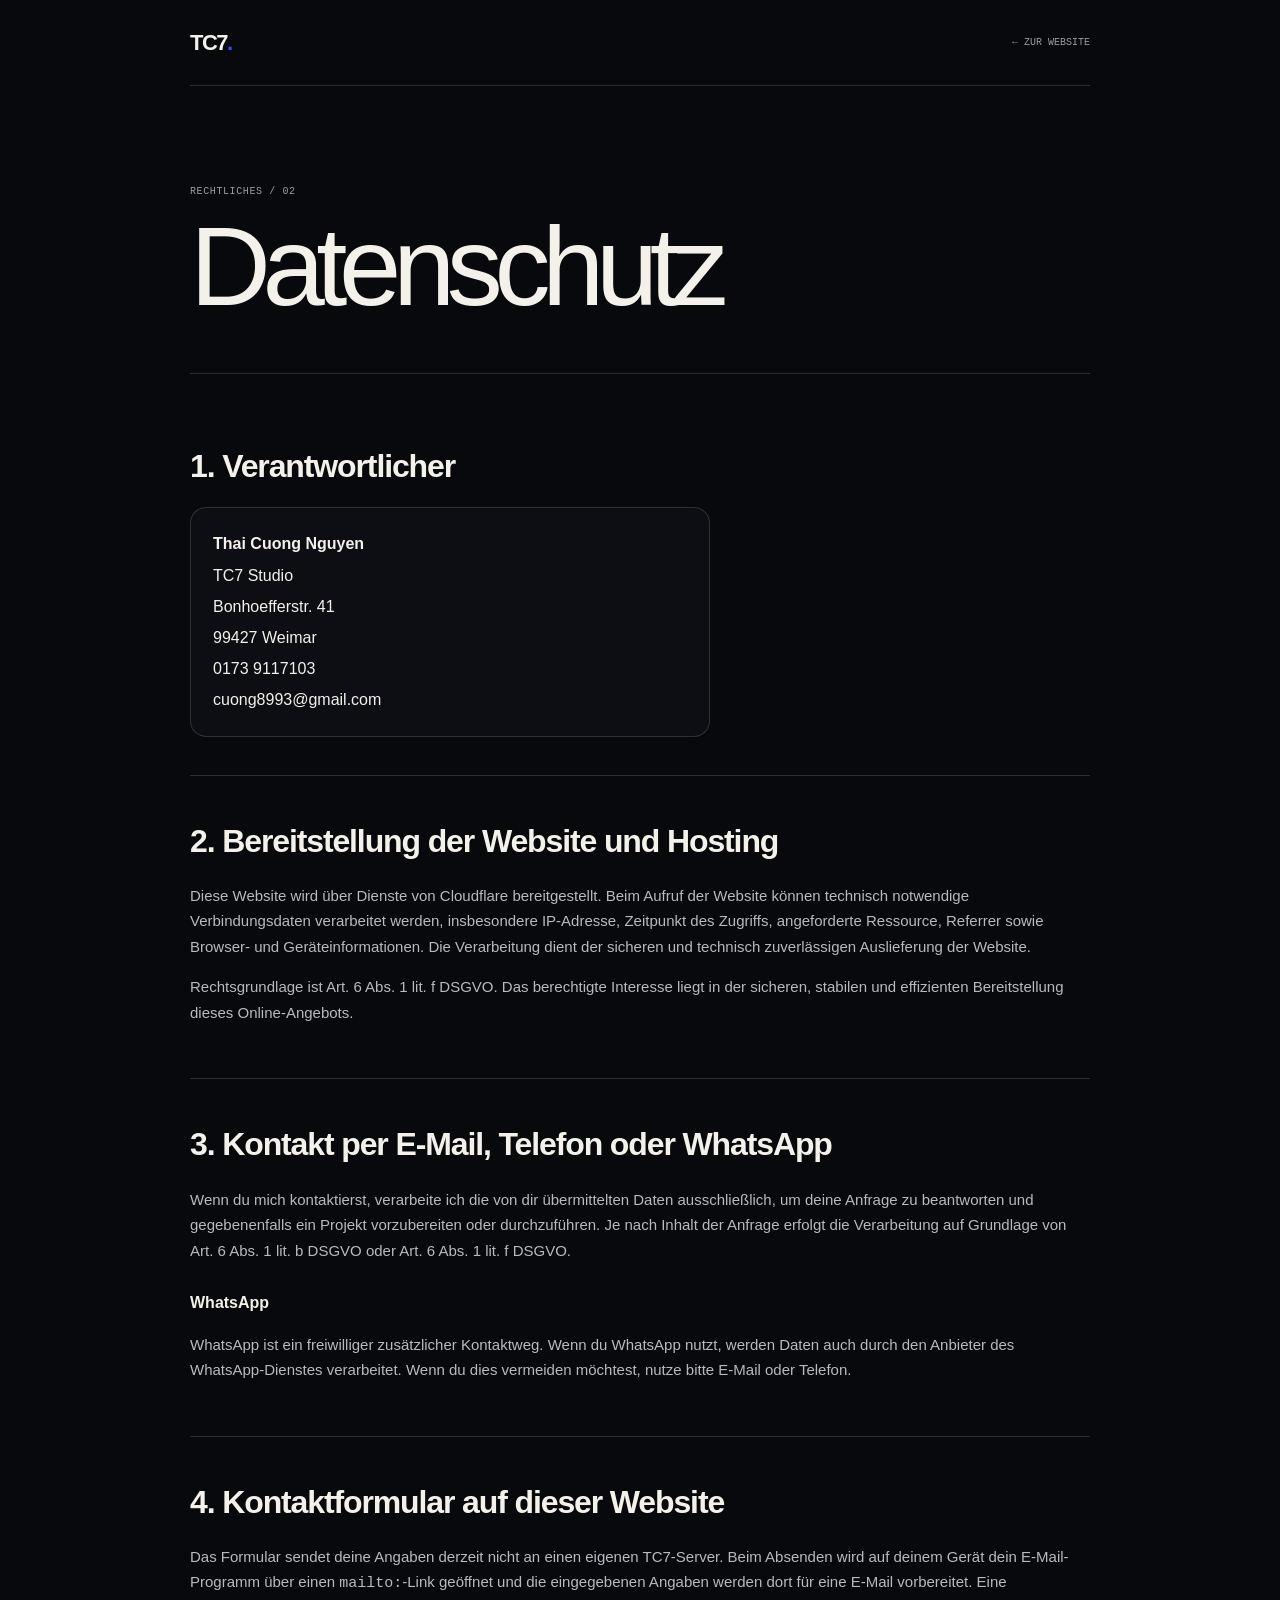
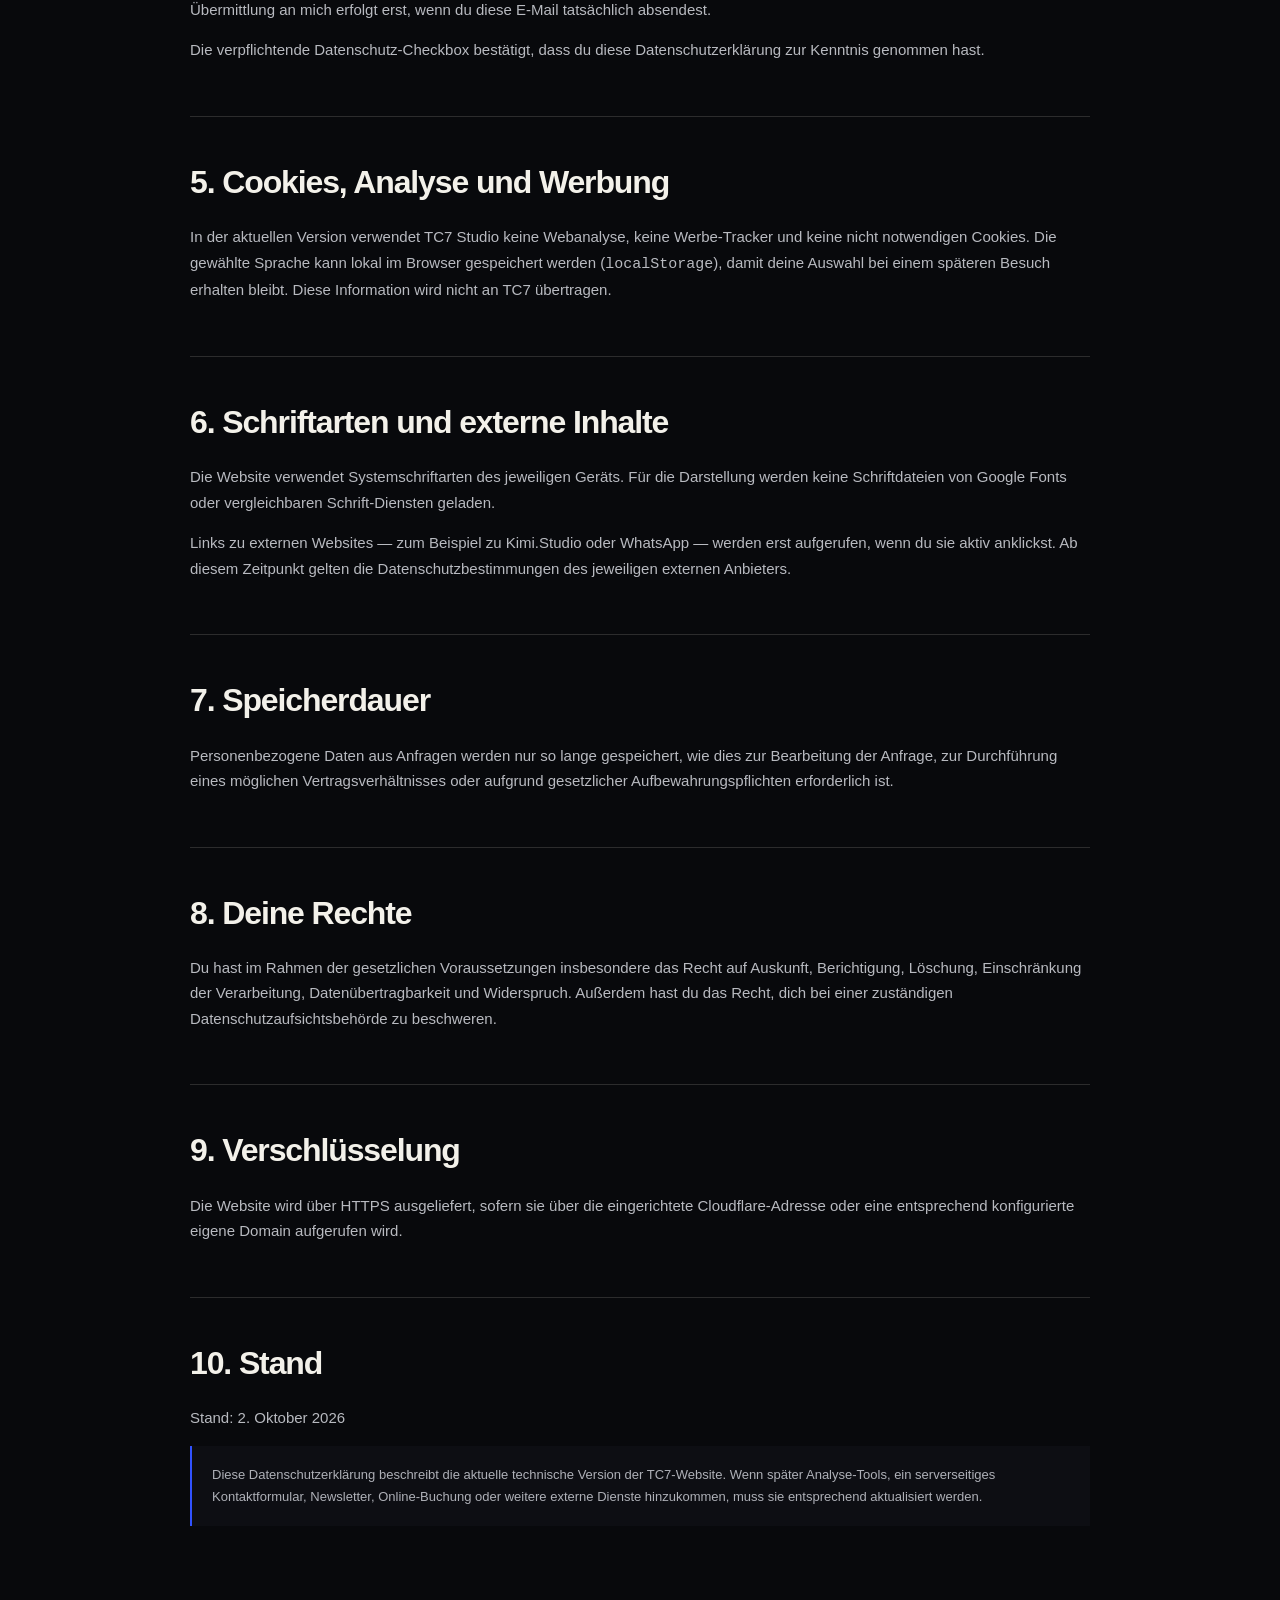
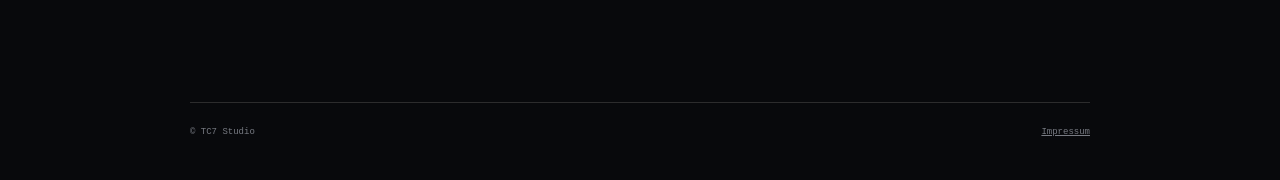
==== datenschutz.html @ b2f218e9 "feat: add privacy policy for current TC7 setup" ====
<!doctype html>
<html lang="de"><head><meta charset="utf-8"><meta name="viewport" content="width=device-width,initial-scale=1"><meta name="theme-color" content="#08090c"><title>Datenschutz — TC7 Studio</title><meta name="robots" content="index,follow"><link rel="stylesheet" href="/legal.css"></head>
<body><div class="wrap"><header class="topbar"><a class="brand" href="/">TC7<i>.</i></a><a class="back" href="/">← ZUR WEBSITE</a></header><main><div class="hero"><p class="eyebrow">RECHTLICHES / 02</p><h1>Datenschutz</h1></div><div class="content">
<section><h2>1. Verantwortlicher</h2><div class="contact-card"><strong>Thai Cuong Nguyen</strong><span>TC7 Studio</span><span>Bonhoefferstr. 41</span><span>99427 Weimar</span><a href="tel:+491739117103">0173 9117103</a><a href="mailto:cuong8993@gmail.com">cuong8993@gmail.com</a></div></section>
<section><h2>2. Bereitstellung der Website und Hosting</h2><p>Diese Website wird über Dienste von Cloudflare bereitgestellt. Beim Aufruf der Website können technisch notwendige Verbindungsdaten verarbeitet werden, insbesondere IP-Adresse, Zeitpunkt des Zugriffs, angeforderte Ressource, Referrer sowie Browser- und Geräteinformationen. Die Verarbeitung dient der sicheren und technisch zuverlässigen Auslieferung der Website.</p><p>Rechtsgrundlage ist Art. 6 Abs. 1 lit. f DSGVO. Das berechtigte Interesse liegt in der sicheren, stabilen und effizienten Bereitstellung dieses Online-Angebots.</p></section>
<section><h2>3. Kontakt per E-Mail, Telefon oder WhatsApp</h2><p>Wenn du mich kontaktierst, verarbeite ich die von dir übermittelten Daten ausschließlich, um deine Anfrage zu beantworten und gegebenenfalls ein Projekt vorzubereiten oder durchzuführen. Je nach Inhalt der Anfrage erfolgt die Verarbeitung auf Grundlage von Art. 6 Abs. 1 lit. b DSGVO oder Art. 6 Abs. 1 lit. f DSGVO.</p><h3>WhatsApp</h3><p>WhatsApp ist ein freiwilliger zusätzlicher Kontaktweg. Wenn du WhatsApp nutzt, werden Daten auch durch den Anbieter des WhatsApp-Dienstes verarbeitet. Wenn du dies vermeiden möchtest, nutze bitte E-Mail oder Telefon.</p></section>
<section><h2>4. Kontaktformular auf dieser Website</h2><p>Das Formular sendet deine Angaben derzeit nicht an einen eigenen TC7-Server. Beim Absenden wird auf deinem Gerät dein E-Mail-Programm über einen <code>mailto:</code>-Link geöffnet und die eingegebenen Angaben werden dort für eine E-Mail vorbereitet. Eine Übermittlung an mich erfolgt erst, wenn du diese E-Mail tatsächlich absendest.</p><p>Die verpflichtende Datenschutz-Checkbox bestätigt, dass du diese Datenschutzerklärung zur Kenntnis genommen hast.</p></section>
<section><h2>5. Cookies, Analyse und Werbung</h2><p>In der aktuellen Version verwendet TC7 Studio keine Webanalyse, keine Werbe-Tracker und keine nicht notwendigen Cookies. Die gewählte Sprache kann lokal im Browser gespeichert werden (<code>localStorage</code>), damit deine Auswahl bei einem späteren Besuch erhalten bleibt. Diese Information wird nicht an TC7 übertragen.</p></section>
<section><h2>6. Schriftarten und externe Inhalte</h2><p>Die Website verwendet Systemschriftarten des jeweiligen Geräts. Für die Darstellung werden keine Schriftdateien von Google Fonts oder vergleichbaren Schrift-Diensten geladen.</p><p>Links zu externen Websites — zum Beispiel zu Kimi.Studio oder WhatsApp — werden erst aufgerufen, wenn du sie aktiv anklickst. Ab diesem Zeitpunkt gelten die Datenschutzbestimmungen des jeweiligen externen Anbieters.</p></section>
<section><h2>7. Speicherdauer</h2><p>Personenbezogene Daten aus Anfragen werden nur so lange gespeichert, wie dies zur Bearbeitung der Anfrage, zur Durchführung eines möglichen Vertragsverhältnisses oder aufgrund gesetzlicher Aufbewahrungspflichten erforderlich ist.</p></section>
<section><h2>8. Deine Rechte</h2><p>Du hast im Rahmen der gesetzlichen Voraussetzungen insbesondere das Recht auf Auskunft, Berichtigung, Löschung, Einschränkung der Verarbeitung, Datenübertragbarkeit und Widerspruch. Außerdem hast du das Recht, dich bei einer zuständigen Datenschutzaufsichtsbehörde zu beschweren.</p></section>
<section><h2>9. Verschlüsselung</h2><p>Die Website wird über HTTPS ausgeliefert, sofern sie über die eingerichtete Cloudflare-Adresse oder eine entsprechend konfigurierte eigene Domain aufgerufen wird.</p></section>
<section><h2>10. Stand</h2><p>Stand: 2. Oktober 2026</p><div class="note">Diese Datenschutzerklärung beschreibt die aktuelle technische Version der TC7-Website. Wenn später Analyse-Tools, ein serverseitiges Kontaktformular, Newsletter, Online-Buchung oder weitere externe Dienste hinzukommen, muss sie entsprechend aktualisiert werden.</div></section>
</div></main><footer class="footer"><span>© TC7 Studio</span><span><a href="/impressum.html">Impressum</a></span></footer></div></body></html>
---- legal.css ----
:root{--bg:#08090c;--ink:#f3f1ea;--muted:#9a9ca3;--line:rgba(243,241,234,.15);--blue:#3152ff;--mono:ui-monospace,SFMono-Regular,Consolas,"Liberation Mono",monospace;--sans:-apple-system,BlinkMacSystemFont,"Segoe UI",Arial,sans-serif}*{box-sizing:border-box}html{background:var(--bg);scroll-behavior:smooth}body{margin:0;background:var(--bg);color:var(--ink);font-family:var(--sans);line-height:1.7;-webkit-font-smoothing:antialiased}a{color:inherit}a:focus-visible{outline:2px solid #7c8cff;outline-offset:4px}.wrap{width:min(900px,calc(100% - 36px));margin:0 auto}.topbar{height:86px;border-bottom:1px solid var(--line);display:flex;align-items:center;justify-content:space-between}.brand{font-size:22px;font-weight:700;letter-spacing:-.07em;text-decoration:none}.brand i{font-style:normal;color:var(--blue)}.back{font:400 10px var(--mono);color:var(--muted);text-decoration:none}.hero{padding:90px 0 55px;border-bottom:1px solid var(--line)}.eyebrow{font:400 10px var(--mono);color:var(--muted);text-transform:uppercase;letter-spacing:.06em}.hero h1{margin:18px 0 0;font-size:clamp(3.5rem,9vw,7rem);line-height:.92;letter-spacing:-.075em;font-weight:500}.content{padding:65px 0 100px}.content section{padding:0 0 38px;margin:0 0 38px;border-bottom:1px solid var(--line)}.content section:last-child{border-bottom:0}.content h2{font-size:clamp(1.35rem,3vw,2rem);letter-spacing:-.035em;margin:0 0 14px;font-weight:550}.content h3{font-size:1rem;margin:26px 0 8px}.content p,.content li{color:#b8bac0;font-size:15px}.content ul{padding-left:20px}.contact-card{display:grid;gap:4px;padding:22px;border:1px solid var(--line);border-radius:16px;background:#0d0e13;width:min(100%,520px)}.contact-card a{text-decoration:none}.note{padding:18px 20px;border-left:2px solid var(--blue);background:#0d0e13;color:#aeb0b7;font-size:13px}.footer{border-top:1px solid var(--line);padding:24px 0 45px;font:400 9px var(--mono);color:#777a82;display:flex;justify-content:space-between;gap:20px;flex-wrap:wrap}@media(max-width:640px){.topbar{height:70px}.hero{padding-top:65px}.content{padding-top:45px}}
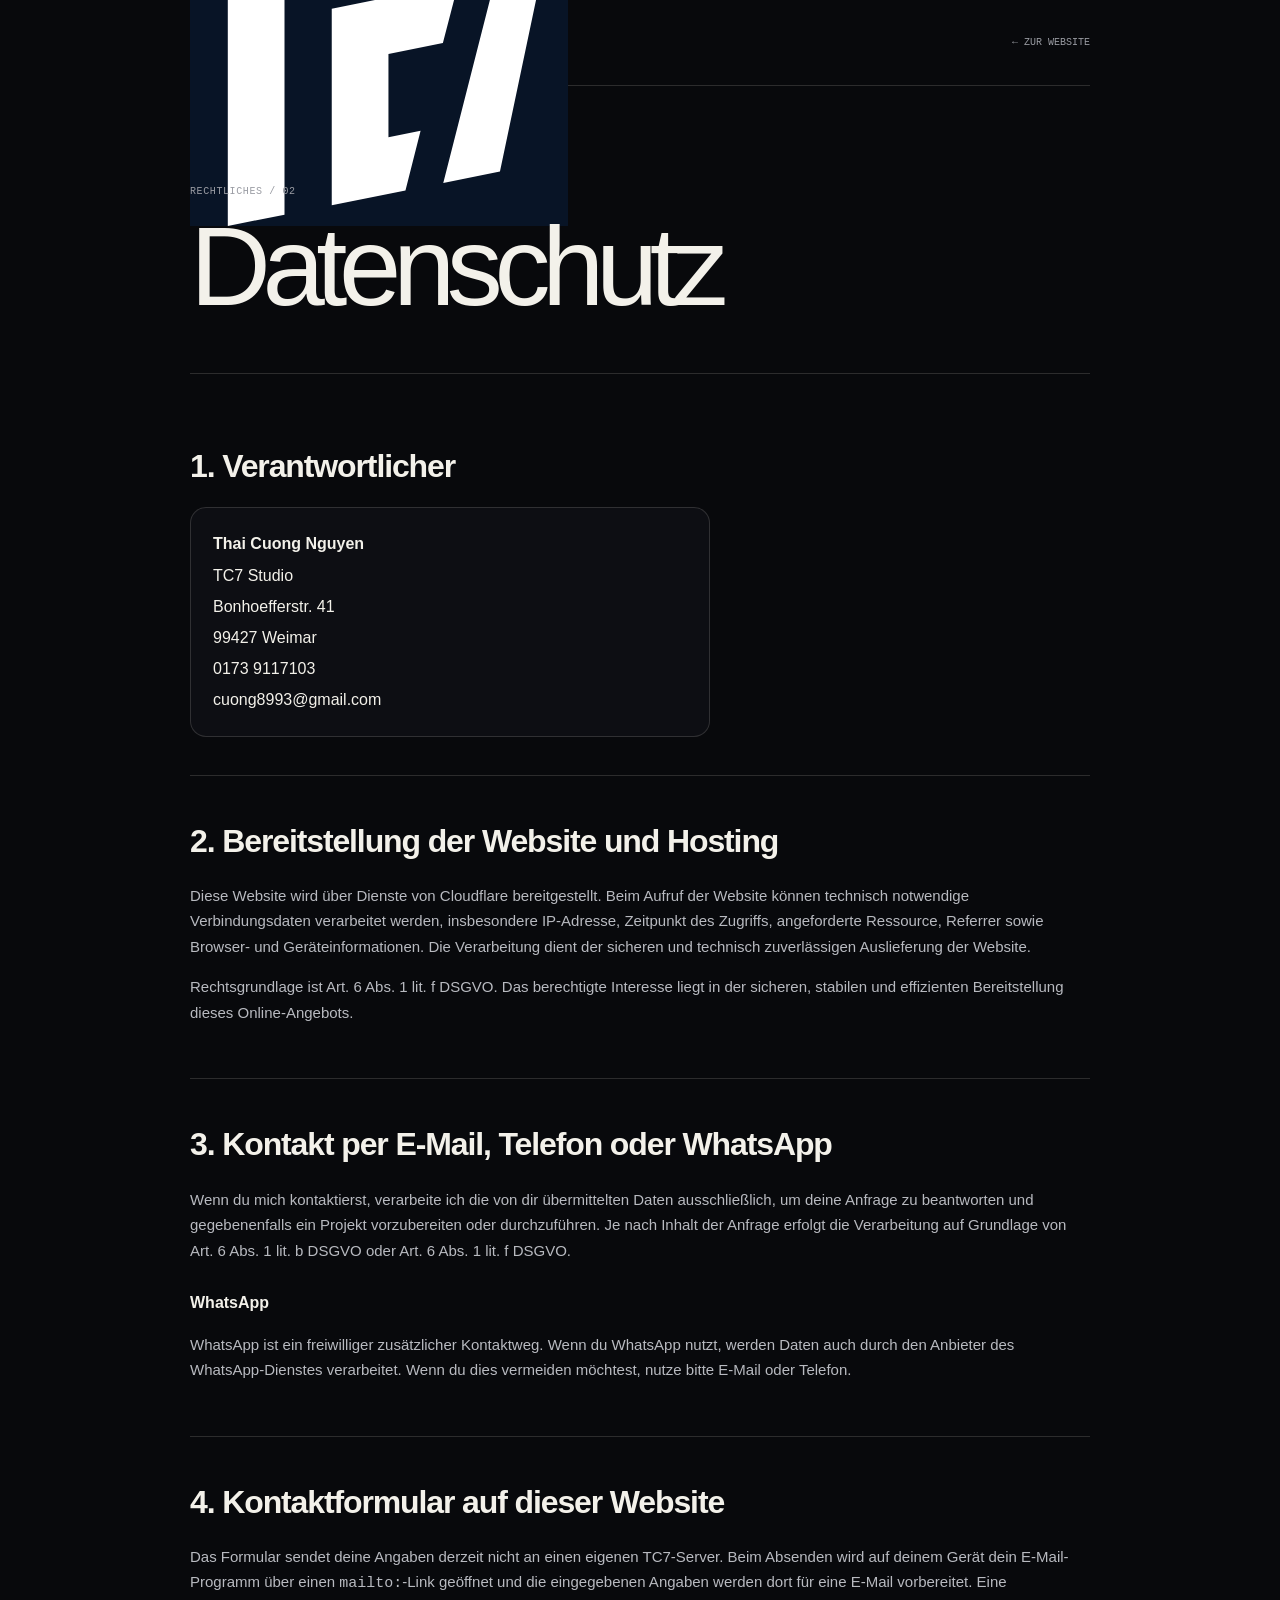
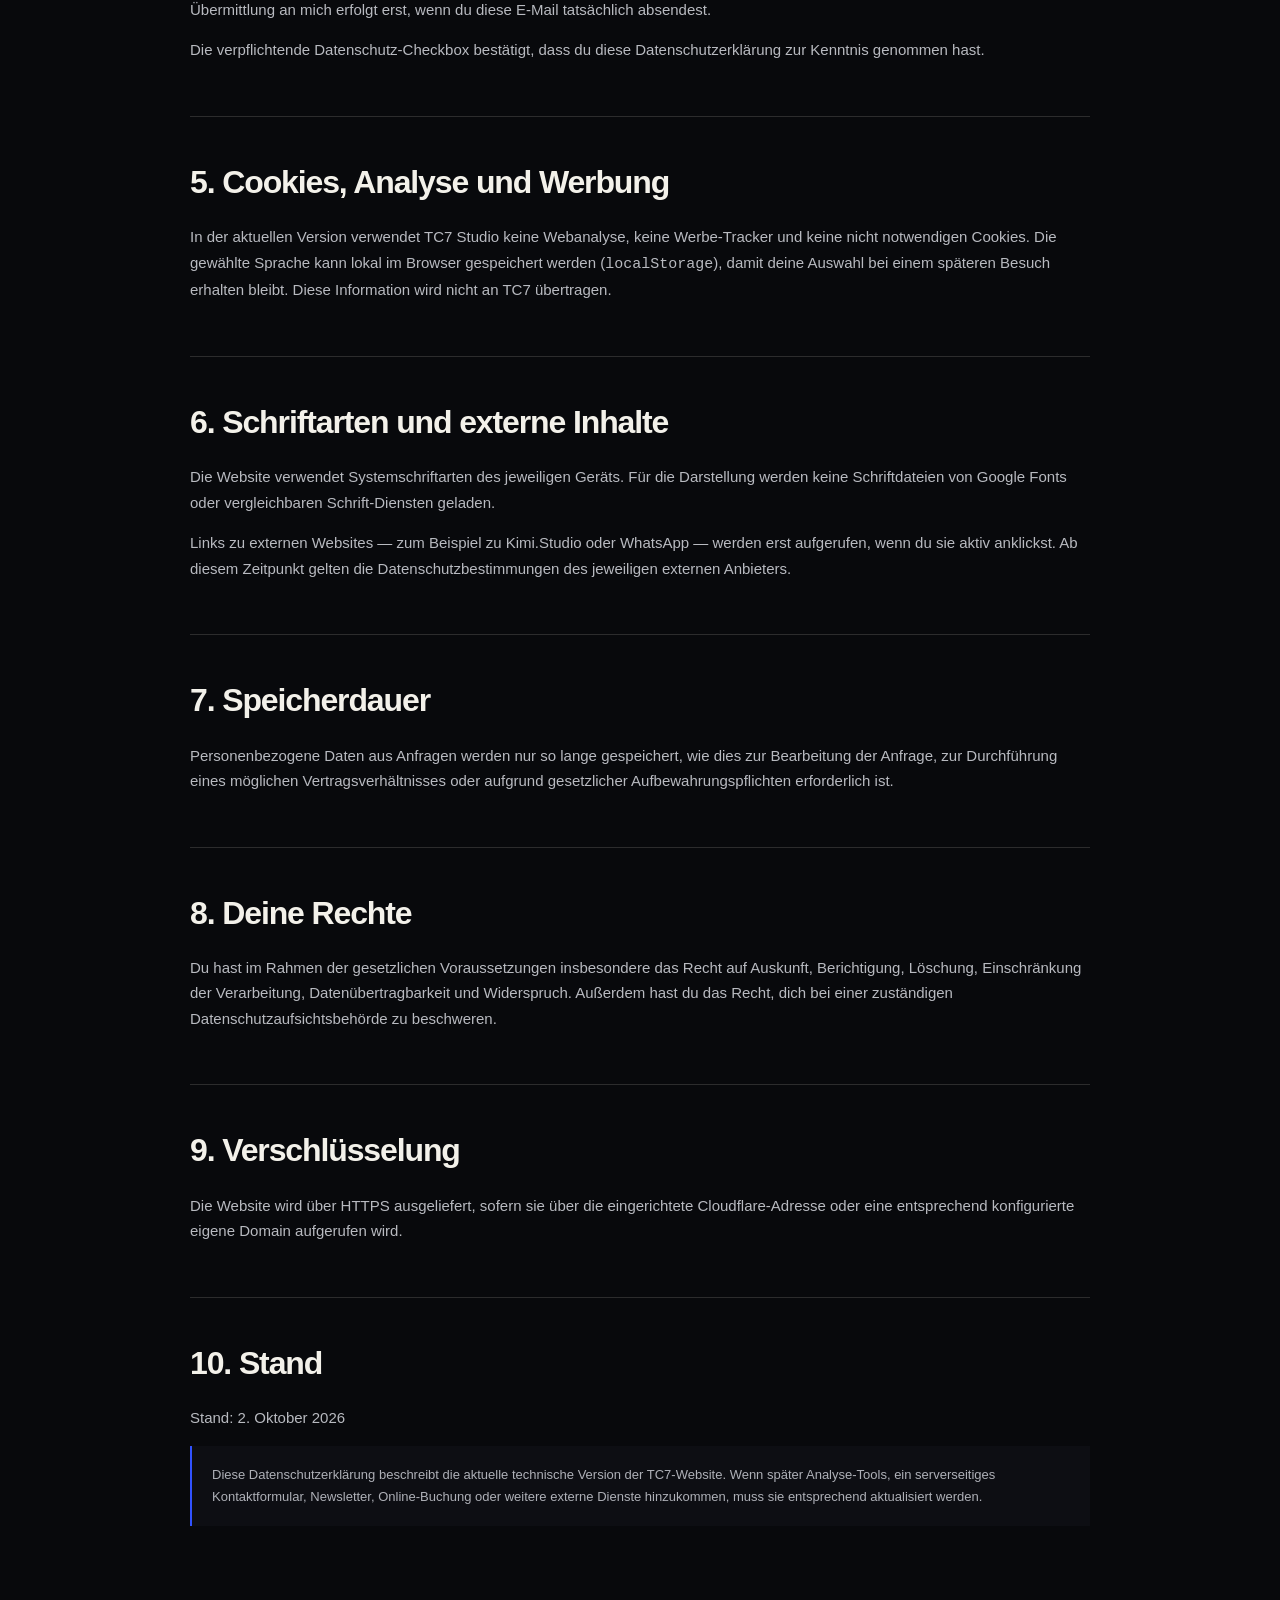
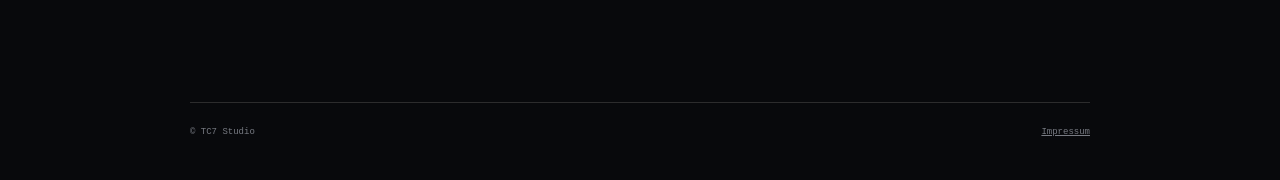
==== commit c6c848cf: "chore: apply TC7 branding to Datenschutz" ====
--- a/datenschutz.html
+++ b/datenschutz.html
@@ -1,6 +1,6 @@
 <!doctype html>
-<html lang="de"><head><meta charset="utf-8"><meta name="viewport" content="width=device-width,initial-scale=1"><meta name="theme-color" content="#08090c"><title>Datenschutz — TC7 Studio</title><meta name="robots" content="index,follow"><link rel="stylesheet" href="/legal.css"></head>
-<body><div class="wrap"><header class="topbar"><a class="brand" href="/">TC7<i>.</i></a><a class="back" href="/">← ZUR WEBSITE</a></header><main><div class="hero"><p class="eyebrow">RECHTLICHES / 02</p><h1>Datenschutz</h1></div><div class="content">
+<html lang="de"><head><meta charset="utf-8"><meta name="viewport" content="width=device-width,initial-scale=1"><meta name="theme-color" content="#08090c"><title>Datenschutz — TC7 Studio</title><meta name="robots" content="index,follow"><link rel="icon" href="/assets/brand/tc7-logo.svg" type="image/svg+xml"><link rel="stylesheet" href="/legal.css"></head>
+<body><div class="wrap"><header class="topbar"><a class="brand" href="/" aria-label="TC7 Studio Startseite"><img src="/assets/brand/tc7-logo.svg" alt="TC7"></a><a class="back" href="/">← ZUR WEBSITE</a></header><main><div class="hero"><p class="eyebrow">RECHTLICHES / 02</p><h1>Datenschutz</h1></div><div class="content">
 <section><h2>1. Verantwortlicher</h2><div class="contact-card"><strong>Thai Cuong Nguyen</strong><span>TC7 Studio</span><span>Bonhoefferstr. 41</span><span>99427 Weimar</span><a href="tel:+491739117103">0173 9117103</a><a href="mailto:cuong8993@gmail.com">cuong8993@gmail.com</a></div></section>
 <section><h2>2. Bereitstellung der Website und Hosting</h2><p>Diese Website wird über Dienste von Cloudflare bereitgestellt. Beim Aufruf der Website können technisch notwendige Verbindungsdaten verarbeitet werden, insbesondere IP-Adresse, Zeitpunkt des Zugriffs, angeforderte Ressource, Referrer sowie Browser- und Geräteinformationen. Die Verarbeitung dient der sicheren und technisch zuverlässigen Auslieferung der Website.</p><p>Rechtsgrundlage ist Art. 6 Abs. 1 lit. f DSGVO. Das berechtigte Interesse liegt in der sicheren, stabilen und effizienten Bereitstellung dieses Online-Angebots.</p></section>
 <section><h2>3. Kontakt per E-Mail, Telefon oder WhatsApp</h2><p>Wenn du mich kontaktierst, verarbeite ich die von dir übermittelten Daten ausschließlich, um deine Anfrage zu beantworten und gegebenenfalls ein Projekt vorzubereiten oder durchzuführen. Je nach Inhalt der Anfrage erfolgt die Verarbeitung auf Grundlage von Art. 6 Abs. 1 lit. b DSGVO oder Art. 6 Abs. 1 lit. f DSGVO.</p><h3>WhatsApp</h3><p>WhatsApp ist ein freiwilliger zusätzlicher Kontaktweg. Wenn du WhatsApp nutzt, werden Daten auch durch den Anbieter des WhatsApp-Dienstes verarbeitet. Wenn du dies vermeiden möchtest, nutze bitte E-Mail oder Telefon.</p></section>
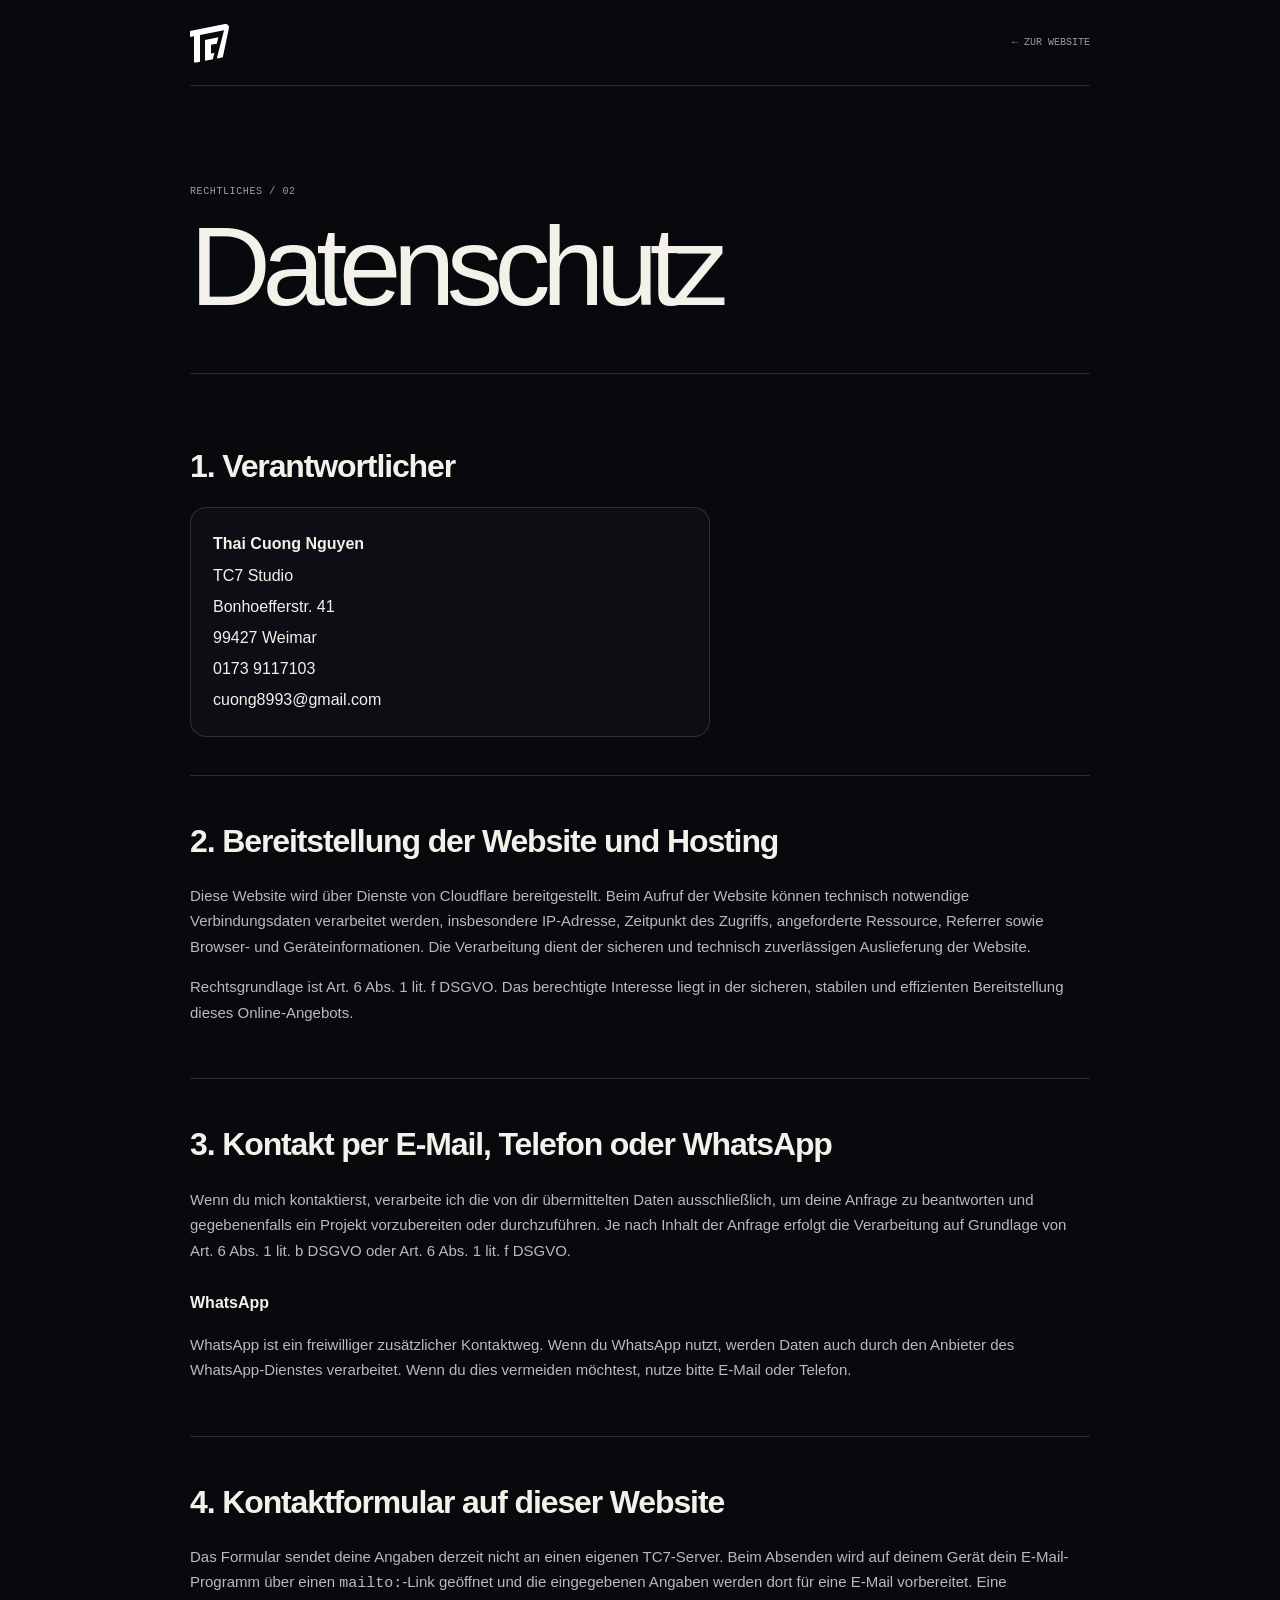
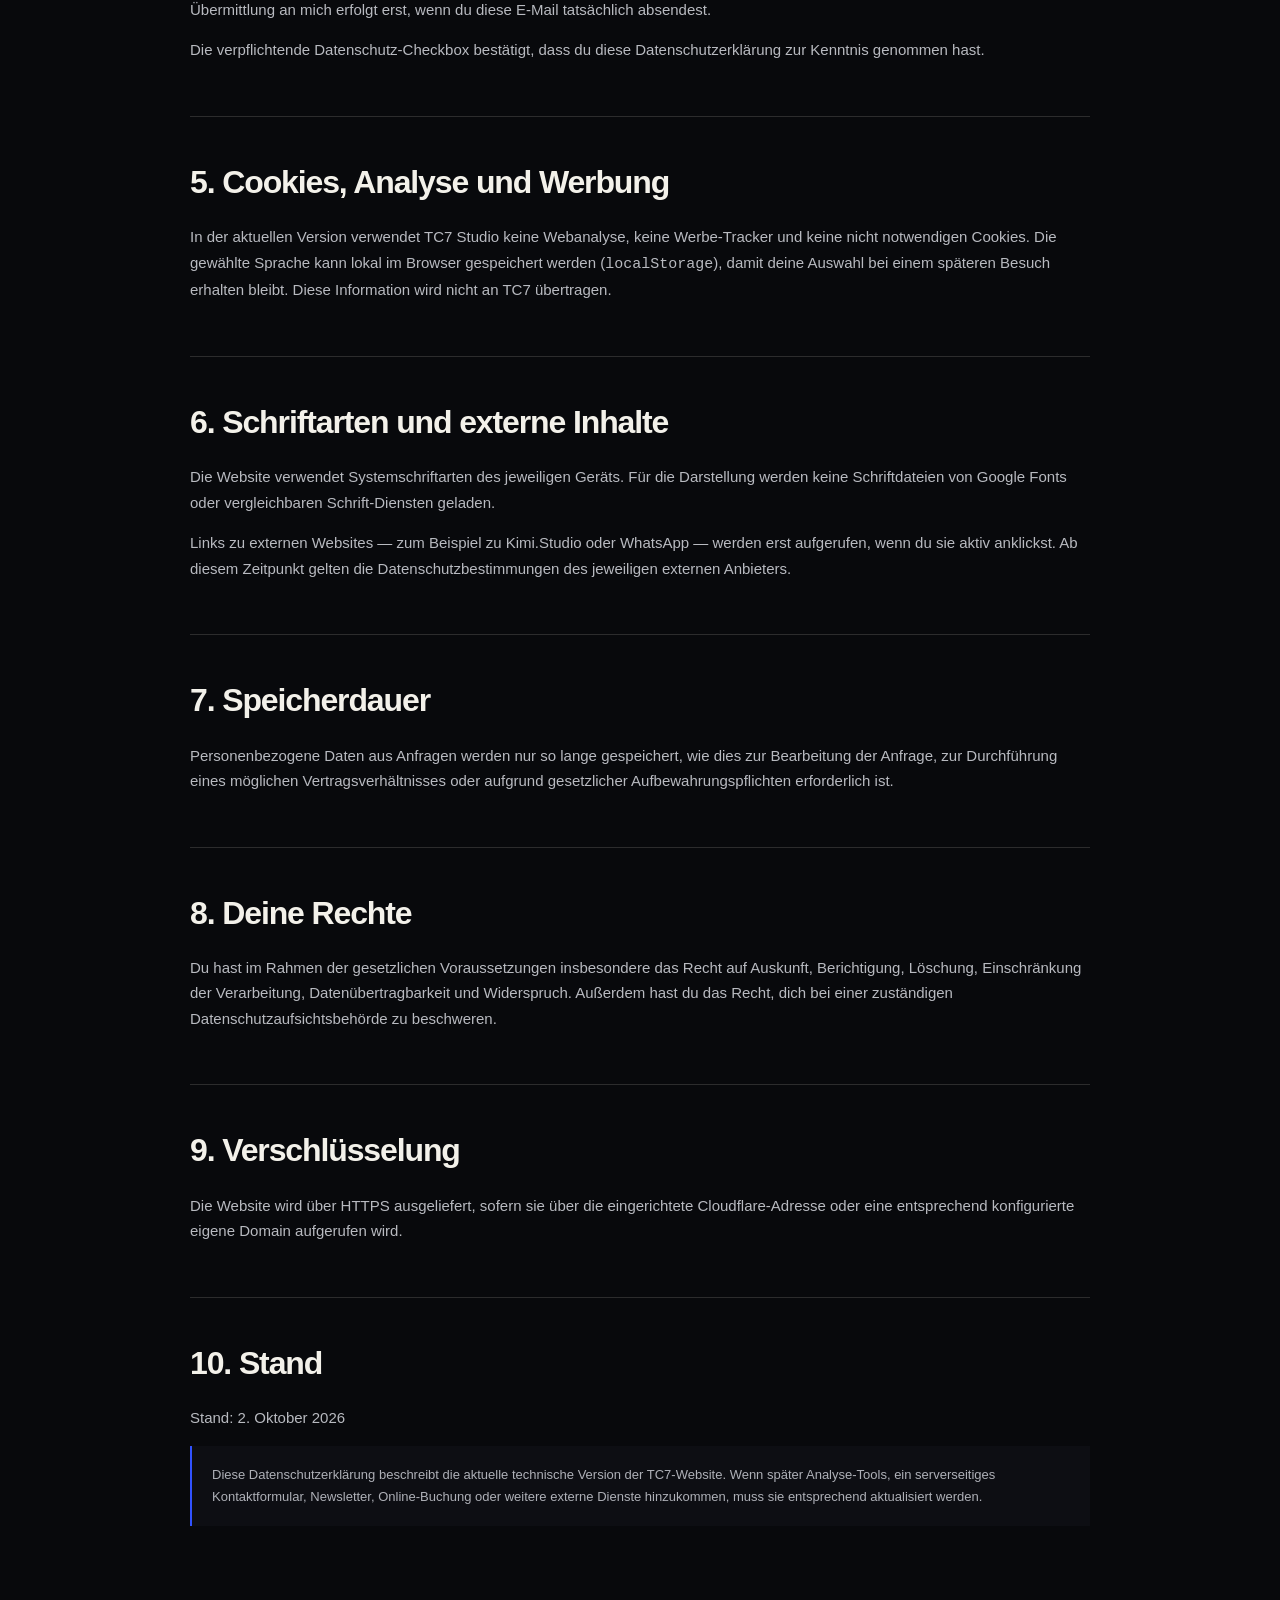
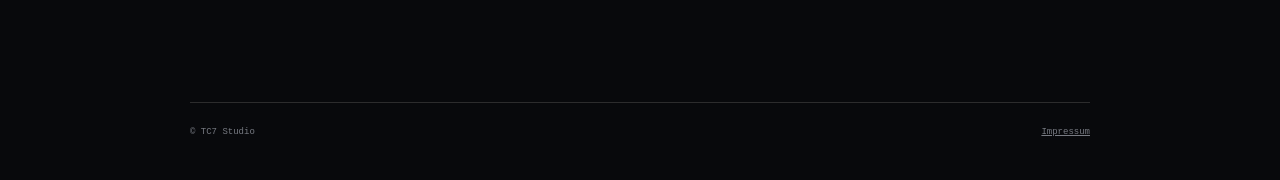
==== commit 58f57a8f: "style: use transparent TC7 mark on Datenschutz" ====
--- a/datenschutz.html
+++ b/datenschutz.html
@@ -1,6 +1,6 @@
 <!doctype html>
-<html lang="de"><head><meta charset="utf-8"><meta name="viewport" content="width=device-width,initial-scale=1"><meta name="theme-color" content="#08090c"><title>Datenschutz — TC7 Studio</title><meta name="robots" content="index,follow"><link rel="icon" href="/assets/brand/tc7-logo.svg" type="image/svg+xml"><link rel="stylesheet" href="/legal.css"></head>
-<body><div class="wrap"><header class="topbar"><a class="brand" href="/" aria-label="TC7 Studio Startseite"><img src="/assets/brand/tc7-logo.svg" alt="TC7"></a><a class="back" href="/">← ZUR WEBSITE</a></header><main><div class="hero"><p class="eyebrow">RECHTLICHES / 02</p><h1>Datenschutz</h1></div><div class="content">
+<html lang="de"><head><meta charset="utf-8"><meta name="viewport" content="width=device-width,initial-scale=1"><meta name="theme-color" content="#08090c"><title>Datenschutz — TC7 Studio</title><meta name="robots" content="index,follow"><link rel="icon" href="/assets/brand/tc7-mark-transparent.svg" type="image/svg+xml"><link rel="stylesheet" href="/legal.css"></head>
+<body><div class="wrap"><header class="topbar"><a class="brand" href="/" aria-label="TC7 Studio Startseite"><img src="/assets/brand/tc7-mark-transparent.svg" alt="TC7"></a><a class="back" href="/">← ZUR WEBSITE</a></header><main><div class="hero"><p class="eyebrow">RECHTLICHES / 02</p><h1>Datenschutz</h1></div><div class="content">
 <section><h2>1. Verantwortlicher</h2><div class="contact-card"><strong>Thai Cuong Nguyen</strong><span>TC7 Studio</span><span>Bonhoefferstr. 41</span><span>99427 Weimar</span><a href="tel:+491739117103">0173 9117103</a><a href="mailto:cuong8993@gmail.com">cuong8993@gmail.com</a></div></section>
 <section><h2>2. Bereitstellung der Website und Hosting</h2><p>Diese Website wird über Dienste von Cloudflare bereitgestellt. Beim Aufruf der Website können technisch notwendige Verbindungsdaten verarbeitet werden, insbesondere IP-Adresse, Zeitpunkt des Zugriffs, angeforderte Ressource, Referrer sowie Browser- und Geräteinformationen. Die Verarbeitung dient der sicheren und technisch zuverlässigen Auslieferung der Website.</p><p>Rechtsgrundlage ist Art. 6 Abs. 1 lit. f DSGVO. Das berechtigte Interesse liegt in der sicheren, stabilen und effizienten Bereitstellung dieses Online-Angebots.</p></section>
 <section><h2>3. Kontakt per E-Mail, Telefon oder WhatsApp</h2><p>Wenn du mich kontaktierst, verarbeite ich die von dir übermittelten Daten ausschließlich, um deine Anfrage zu beantworten und gegebenenfalls ein Projekt vorzubereiten oder durchzuführen. Je nach Inhalt der Anfrage erfolgt die Verarbeitung auf Grundlage von Art. 6 Abs. 1 lit. b DSGVO oder Art. 6 Abs. 1 lit. f DSGVO.</p><h3>WhatsApp</h3><p>WhatsApp ist ein freiwilliger zusätzlicher Kontaktweg. Wenn du WhatsApp nutzt, werden Daten auch durch den Anbieter des WhatsApp-Dienstes verarbeitet. Wenn du dies vermeiden möchtest, nutze bitte E-Mail oder Telefon.</p></section>
--- a/legal.css
+++ b/legal.css
@@ -1 +1 @@
-:root{--bg:#08090c;--ink:#f3f1ea;--muted:#9a9ca3;--line:rgba(243,241,234,.15);--blue:#3152ff;--mono:ui-monospace,SFMono-Regular,Consolas,"Liberation Mono",monospace;--sans:-apple-system,BlinkMacSystemFont,"Segoe UI",Arial,sans-serif}*{box-sizing:border-box}html{background:var(--bg);scroll-behavior:smooth}body{margin:0;background:var(--bg);color:var(--ink);font-family:var(--sans);line-height:1.7;-webkit-font-smoothing:antialiased}a{color:inherit}a:focus-visible{outline:2px solid #7c8cff;outline-offset:4px}.wrap{width:min(900px,calc(100% - 36px));margin:0 auto}.topbar{height:86px;border-bottom:1px solid var(--line);display:flex;align-items:center;justify-content:space-between}.brand{font-size:22px;font-weight:700;letter-spacing:-.07em;text-decoration:none}.brand i{font-style:normal;color:var(--blue)}.back{font:400 10px var(--mono);color:var(--muted);text-decoration:none}.hero{padding:90px 0 55px;border-bottom:1px solid var(--line)}.eyebrow{font:400 10px var(--mono);color:var(--muted);text-transform:uppercase;letter-spacing:.06em}.hero h1{margin:18px 0 0;font-size:clamp(3.5rem,9vw,7rem);line-height:.92;letter-spacing:-.075em;font-weight:500}.content{padding:65px 0 100px}.content section{padding:0 0 38px;margin:0 0 38px;border-bottom:1px solid var(--line)}.content section:last-child{border-bottom:0}.content h2{font-size:clamp(1.35rem,3vw,2rem);letter-spacing:-.035em;margin:0 0 14px;font-weight:550}.content h3{font-size:1rem;margin:26px 0 8px}.content p,.content li{color:#b8bac0;font-size:15px}.content ul{padding-left:20px}.contact-card{display:grid;gap:4px;padding:22px;border:1px solid var(--line);border-radius:16px;background:#0d0e13;width:min(100%,520px)}.contact-card a{text-decoration:none}.note{padding:18px 20px;border-left:2px solid var(--blue);background:#0d0e13;color:#aeb0b7;font-size:13px}.footer{border-top:1px solid var(--line);padding:24px 0 45px;font:400 9px var(--mono);color:#777a82;display:flex;justify-content:space-between;gap:20px;flex-wrap:wrap}@media(max-width:640px){.topbar{height:70px}.hero{padding-top:65px}.content{padding-top:45px}}+:root{--bg:#08090c;--ink:#f3f1ea;--muted:#9a9ca3;--line:rgba(243,241,234,.15);--blue:#3152ff;--mono:ui-monospace,SFMono-Regular,Consolas,"Liberation Mono",monospace;--sans:-apple-system,BlinkMacSystemFont,"Segoe UI",Arial,sans-serif}*{box-sizing:border-box}html{background:var(--bg);scroll-behavior:smooth}body{margin:0;background:var(--bg);color:var(--ink);font-family:var(--sans);line-height:1.7;-webkit-font-smoothing:antialiased}a{color:inherit}a:focus-visible{outline:2px solid #7c8cff;outline-offset:4px}.wrap{width:min(900px,calc(100% - 36px));margin:0 auto}.topbar{height:86px;border-bottom:1px solid var(--line);display:flex;align-items:center;justify-content:space-between}.brand{display:flex;align-items:center;text-decoration:none}.brand img{width:40px;height:40px;border-radius:7px;display:block}.back{font:400 10px var(--mono);color:var(--muted);text-decoration:none}.hero{padding:90px 0 55px;border-bottom:1px solid var(--line)}.eyebrow{font:400 10px var(--mono);color:var(--muted);text-transform:uppercase;letter-spacing:.06em}.hero h1{margin:18px 0 0;font-size:clamp(3.5rem,9vw,7rem);line-height:.92;letter-spacing:-.075em;font-weight:500}.content{padding:65px 0 100px}.content section{padding:0 0 38px;margin:0 0 38px;border-bottom:1px solid var(--line)}.content section:last-child{border-bottom:0}.content h2{font-size:clamp(1.35rem,3vw,2rem);letter-spacing:-.035em;margin:0 0 14px;font-weight:550}.content h3{font-size:1rem;margin:26px 0 8px}.content p,.content li{color:#b8bac0;font-size:15px}.content ul{padding-left:20px}.contact-card{display:grid;gap:4px;padding:22px;border:1px solid var(--line);border-radius:16px;background:#0d0e13;width:min(100%,520px)}.contact-card a{text-decoration:none}.note{padding:18px 20px;border-left:2px solid var(--blue);background:#0d0e13;color:#aeb0b7;font-size:13px}.footer{border-top:1px solid var(--line);padding:24px 0 45px;font:400 9px var(--mono);color:#777a82;display:flex;justify-content:space-between;gap:20px;flex-wrap:wrap}@media(max-width:640px){.topbar{height:70px}.hero{padding-top:65px}.content{padding-top:45px}}
